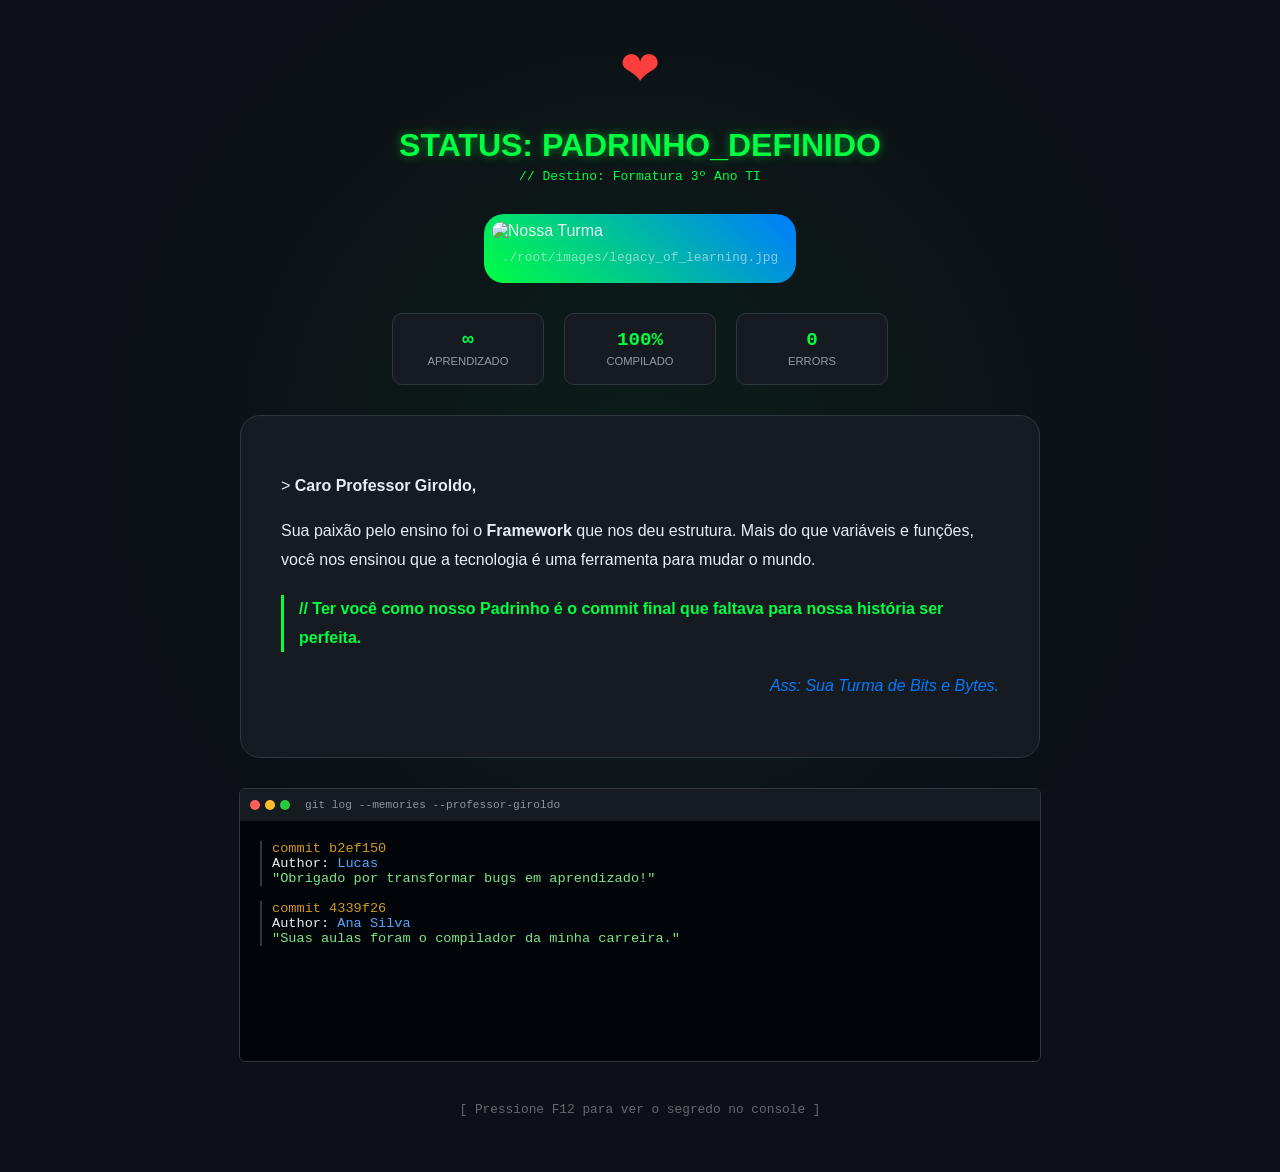
==== sucesso.html @ 99d67229 "ok" ====
<!DOCTYPE html>
<html lang="pt-br">
<head>
    <meta charset="UTF-8">
    <meta name="viewport" content="width=device-width, initial-scale=1.0">
    <title>Padrinho Confirmado: Giroldo</title>
    <style>
        :root { --primary: #00ff41; --secondary: #007bff; --bg: #0d1117; --card-bg: #161b22; }

        body { 
            background: var(--bg); color: #e6edf3; font-family: 'Segoe UI', sans-serif; 
            display: flex; flex-direction: column; align-items: center; padding: 40px 20px;
            margin: 0; min-height: 100vh;
            cursor: url('https://cur.cursors-4u.net/symbols/sym-1/sym46.cur'), auto !important;
        }

        .background-glow { position: fixed; top: 0; width: 100%; height: 100%; background: radial-gradient(circle, rgba(0,255,65,0.05) 0%, transparent 70%); z-index: -1; }

        .fade-in { animation: fadeIn 1.5s ease; display: flex; flex-direction: column; align-items: center; max-width: 800px; width: 100%; }
        @keyframes fadeIn { from { opacity: 0; transform: translateY(20px); } to { opacity: 1; transform: translateY(0); } }

        h1 { color: var(--primary); text-shadow: 0 0 10px rgba(0, 255, 65, 0.5); margin-bottom: 5px; }

        .photo-container { padding: 8px; background: linear-gradient(45deg, var(--primary), var(--secondary)); border-radius: 20px; margin: 30px 0; width: fit-content; }
        .photo-container img { width: 100%; max-width: 550px; border-radius: 15px; display: block; }
        .photo-caption { font-family: monospace; font-size: 0.8rem; text-align: center; margin: 10px; opacity: 0.6; }

        .stats-container { display: flex; gap: 20px; margin-bottom: 30px; flex-wrap: wrap; justify-content: center; }
        .stat-box { background: var(--card-bg); border: 1px solid #30363d; padding: 15px; border-radius: 10px; text-align: center; min-width: 120px; }
        .stat-value { display: block; color: var(--primary); font-weight: bold; font-family: monospace; font-size: 1.2rem; }
        .stat-label { font-size: 0.7rem; opacity: 0.6; text-transform: uppercase; }

        .letter-content { background: var(--card-bg); padding: 40px; border-radius: 20px; border: 1px solid #30363d; line-height: 1.8; text-align: left; width: 100%; box-sizing: border-box; }
        .highlight { color: var(--primary); font-weight: bold; border-left: 3px solid var(--primary); padding-left: 15px; margin: 20px 0; }
        .signature { text-align: right; color: var(--secondary); font-style: italic; margin-top: 20px; }

        .terminal-memories { width: 100%; background: #010409; border: 1px solid #30363d; border-radius: 6px; margin-top: 30px; overflow: hidden; }
        .terminal-top { background: #161b22; padding: 10px; display: flex; align-items: center; }
        .dot { height: 10px; width: 10px; border-radius: 50%; margin-right: 5px; }
        .red { background: #ff5f56; } .yellow { background: #ffbd2e; } .green { background: #27c93f; }
        .terminal-title { color: #8b949e; font-size: 0.7rem; margin-left: 10px; font-family: monospace; }
        .terminal-body { padding: 20px; height: 200px; overflow-y: auto; font-family: monospace; text-align: left; }
        .log-entry { margin-bottom: 15px; font-size: 0.85rem; border-left: 2px solid #30363d; padding-left: 10px; }
        
        .heart-icon { color: #ff3e3e; font-size: 3rem; animation: pulse 1.5s infinite; margin-bottom: 10px; }
        @keyframes pulse { 0% { transform: scale(1); } 50% { transform: scale(1.1); } 100% { transform: scale(1); } }
    </style>
</head>
<body>
    <div class="background-glow"></div>

    <div class="fade-in">
        <div class="heart-icon">❤</div>
        <h1>STATUS: PADRINHO_DEFINIDO</h1>
        <p style="color: #00ff41; font-family: monospace; margin: 0;">// Destino: Formatura 3º Ano TI</p>
        
        <div class="photo-container">
            <img src="turma.jpg" alt="Nossa Turma">
            <p class="photo-caption">./root/images/legacy_of_learning.jpg</p>
        </div>

        <div class="stats-container">
            <div class="stat-box"><span class="stat-value">∞</span><span class="stat-label">APRENDIZADO</span></div>
            <div class="stat-box"><span class="stat-value">100%</span><span class="stat-label">COMPILADO</span></div>
            <div class="stat-box"><span class="stat-value">0</span><span class="stat-label">ERRORS</span></div>
        </div>

        <div class="letter-content">
            <p>> <strong>Caro Professor Giroldo,</strong></p>
            <p>Sua paixão pelo ensino foi o <strong>Framework</strong> que nos deu estrutura. Mais do que variáveis e funções, você nos ensinou que a tecnologia é uma ferramenta para mudar o mundo.</p>
            <p class="highlight">// Ter você como nosso Padrinho é o commit final que faltava para nossa história ser perfeita.</p>
            <p class="signature">Ass: Sua Turma de Bits e Bytes.</p>
        </div>

        <div class="terminal-memories">
            <div class="terminal-top">
                <div class="dot red"></div><div class="dot yellow"></div><div class="dot green"></div>
                <span class="terminal-title">git log --memories --professor-giroldo</span>
            </div>
            <div class="terminal-body" id="log-container"></div>
        </div>
        
        <p style="margin-top: 40px; opacity: 0.4; font-family: monospace; font-size: 0.8rem;">[ Pressione F12 para ver o segredo no console ]</p>
    </div>

    <script>
        // EASTER EGG NO CONSOLE
        const asciiArt = `
    ______________________________________________________________
    | _____ _____ _____ _____ _ _____ _____ |
    | | __ \\|_ _|| __ \\| _ || | | _ || _ | |
    | | | \\/ | | | |__) | | | || | | | | || | | | |
    | | | __ | | | _ /| | | || | | | | || | | | |
    | | |__\\ \\_| |_ | | \\ \\| |_| || |____| |_| || |_| | |
    | \\____/|_____||_| \\_\\\\___/ |______\\___/ |___/ |
    |____________________________________________________________|`;
        console.log("%c" + asciiArt, "color: #00ff41; font-family: monospace; font-weight: bold;");

        const depoimentos = [
            { autor: "Lucas", msg: "Obrigado por transformar bugs em aprendizado!" },
            { autor: "Ana Silva", msg: "Suas aulas foram o compilador da minha carreira." },
            { autor: "Turma de TI", msg: "Giroldo, você é o nosso Root favorito!" },
            { autor: "Felipe", msg: "Deploy realizado: De alunos para profissionais!" },
            { autor: "Beatriz", msg: "Obrigada por cada linha de código e de vida ensinada." }
        ];

        function carregarLogs() {
            const container = document.getElementById('log-container');
            depoimentos.forEach((item, index) => {
                setTimeout(() => {
                    const entry = document.createElement('div');
                    entry.className = 'log-entry';
                    const hash = Math.random().toString(16).substring(2, 9);
                    entry.innerHTML = `
                        <div><span style="color:#d29922">commit ${hash}</span></div>
                        <div>Author: <span style="color:#58a6ff">${item.autor}</span></div>
                        <div style="color:#7ee787"> "${item.msg}"</div>
                    `;
                    container.appendChild(entry);
                    container.scrollTop = container.scrollHeight;
                }, index * 1200);
            });
        }
        window.onload = carregarLogs;
    </script>
</body>
</html>
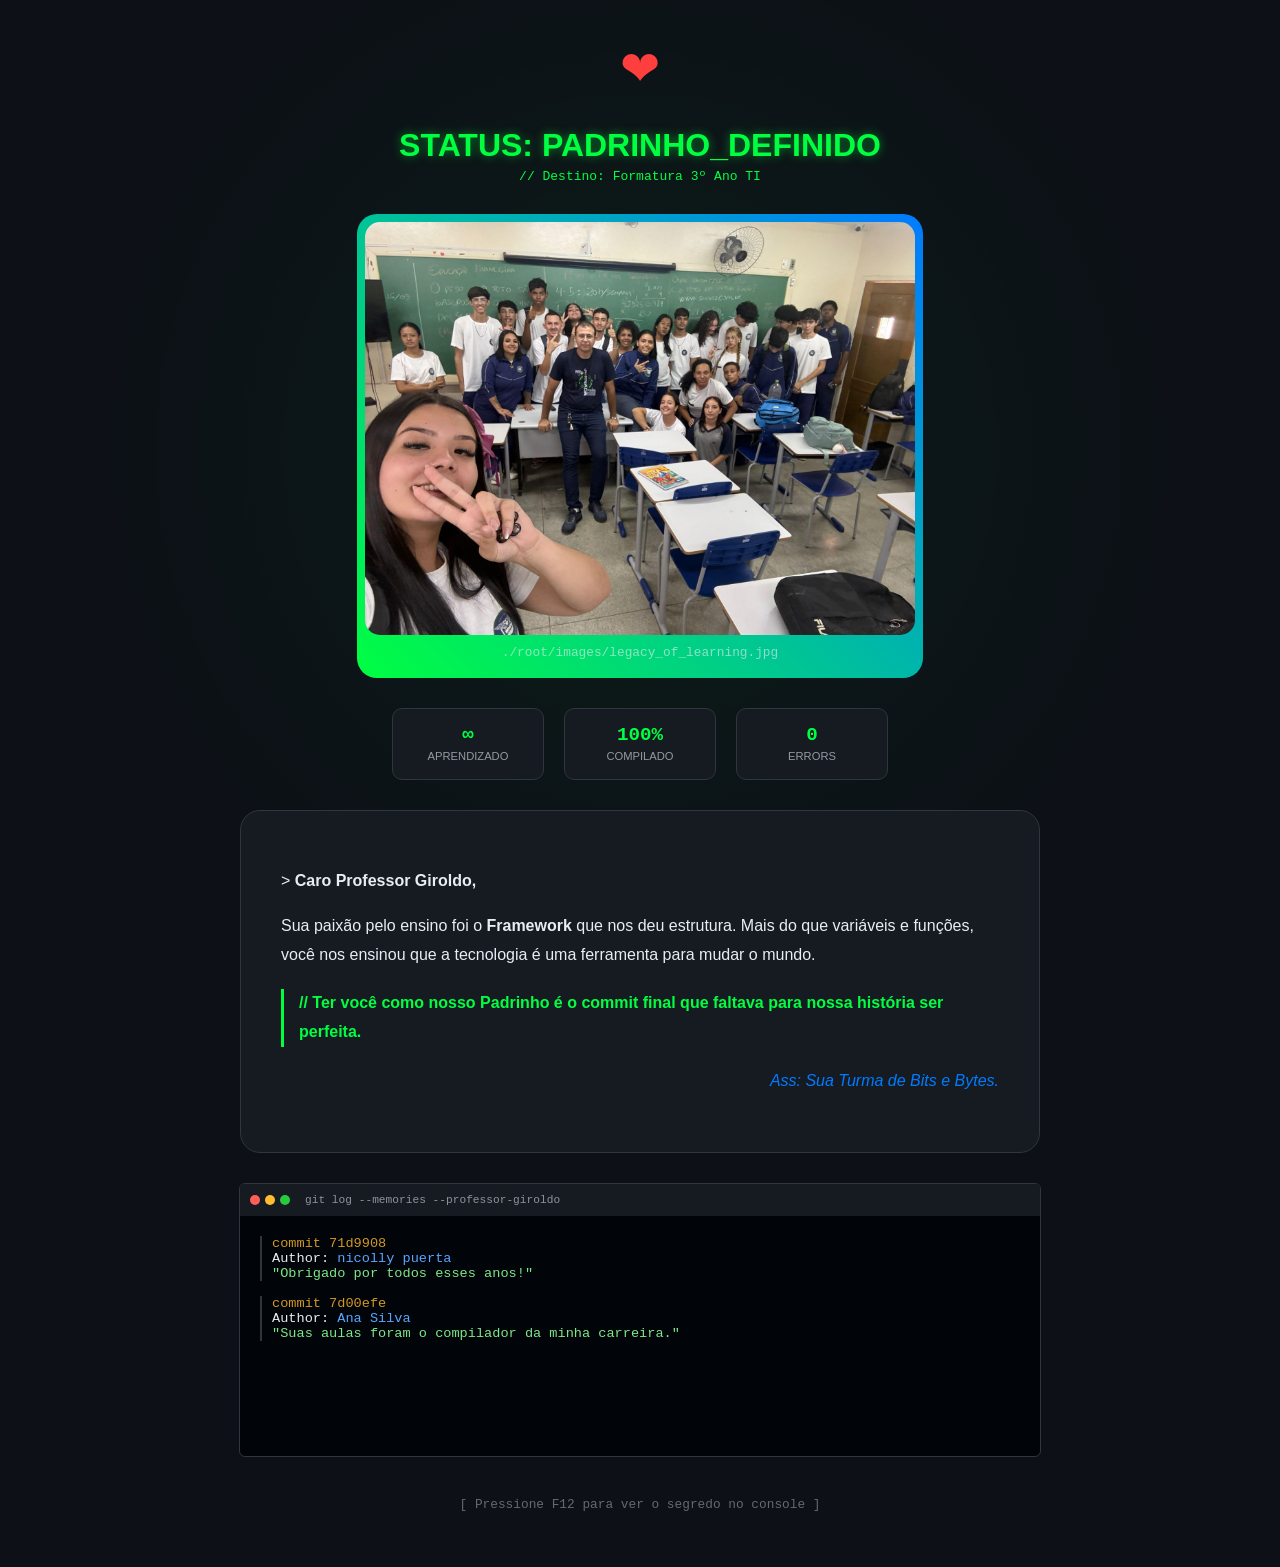
==== commit 89ef9eda: "ok" ====
--- a/sucesso.html
+++ b/sucesso.html
@@ -55,7 +55,7 @@
         <p style="color: #00ff41; font-family: monospace; margin: 0;">// Destino: Formatura 3º Ano TI</p>
         
         <div class="photo-container">
-            <img src="turma.jpg" alt="Nossa Turma">
+            <img src="unnamed.jpg" alt="Nossa Turma">
             <p class="photo-caption">./root/images/legacy_of_learning.jpg</p>
         </div>
 
@@ -97,7 +97,7 @@
         console.log("%c" + asciiArt, "color: #00ff41; font-family: monospace; font-weight: bold;");
 
         const depoimentos = [
-            { autor: "Lucas", msg: "Obrigado por transformar bugs em aprendizado!" },
+            { autor: "nicolly puerta", msg: "Obrigado por todos esses anos!" },
             { autor: "Ana Silva", msg: "Suas aulas foram o compilador da minha carreira." },
             { autor: "Turma de TI", msg: "Giroldo, você é o nosso Root favorito!" },
             { autor: "Felipe", msg: "Deploy realizado: De alunos para profissionais!" },
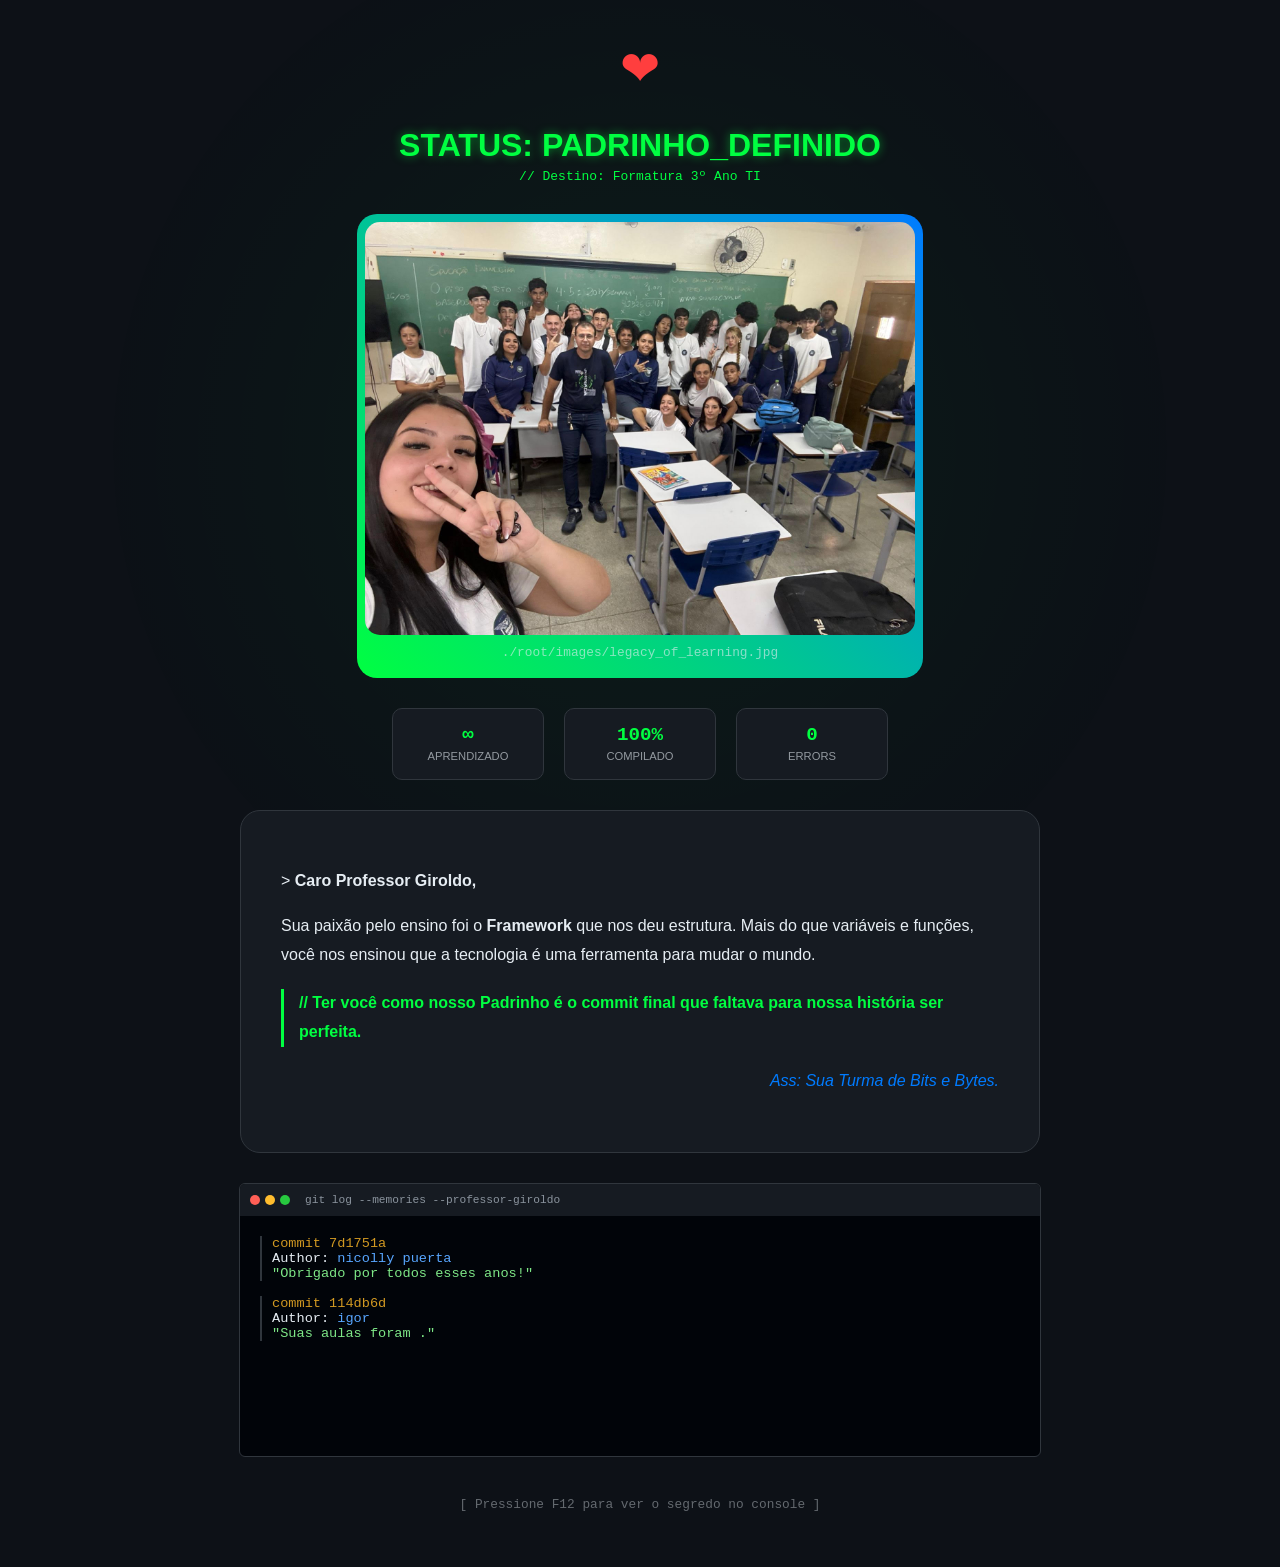
==== commit a652a13e: "ol" ====
--- a/sucesso.html
+++ b/sucesso.html
@@ -98,7 +98,7 @@
 
         const depoimentos = [
             { autor: "nicolly puerta", msg: "Obrigado por todos esses anos!" },
-            { autor: "Ana Silva", msg: "Suas aulas foram o compilador da minha carreira." },
+            { autor: "igor", msg: "Suas aulas foram ." },
             { autor: "Turma de TI", msg: "Giroldo, você é o nosso Root favorito!" },
             { autor: "Felipe", msg: "Deploy realizado: De alunos para profissionais!" },
             { autor: "Beatriz", msg: "Obrigada por cada linha de código e de vida ensinada." }
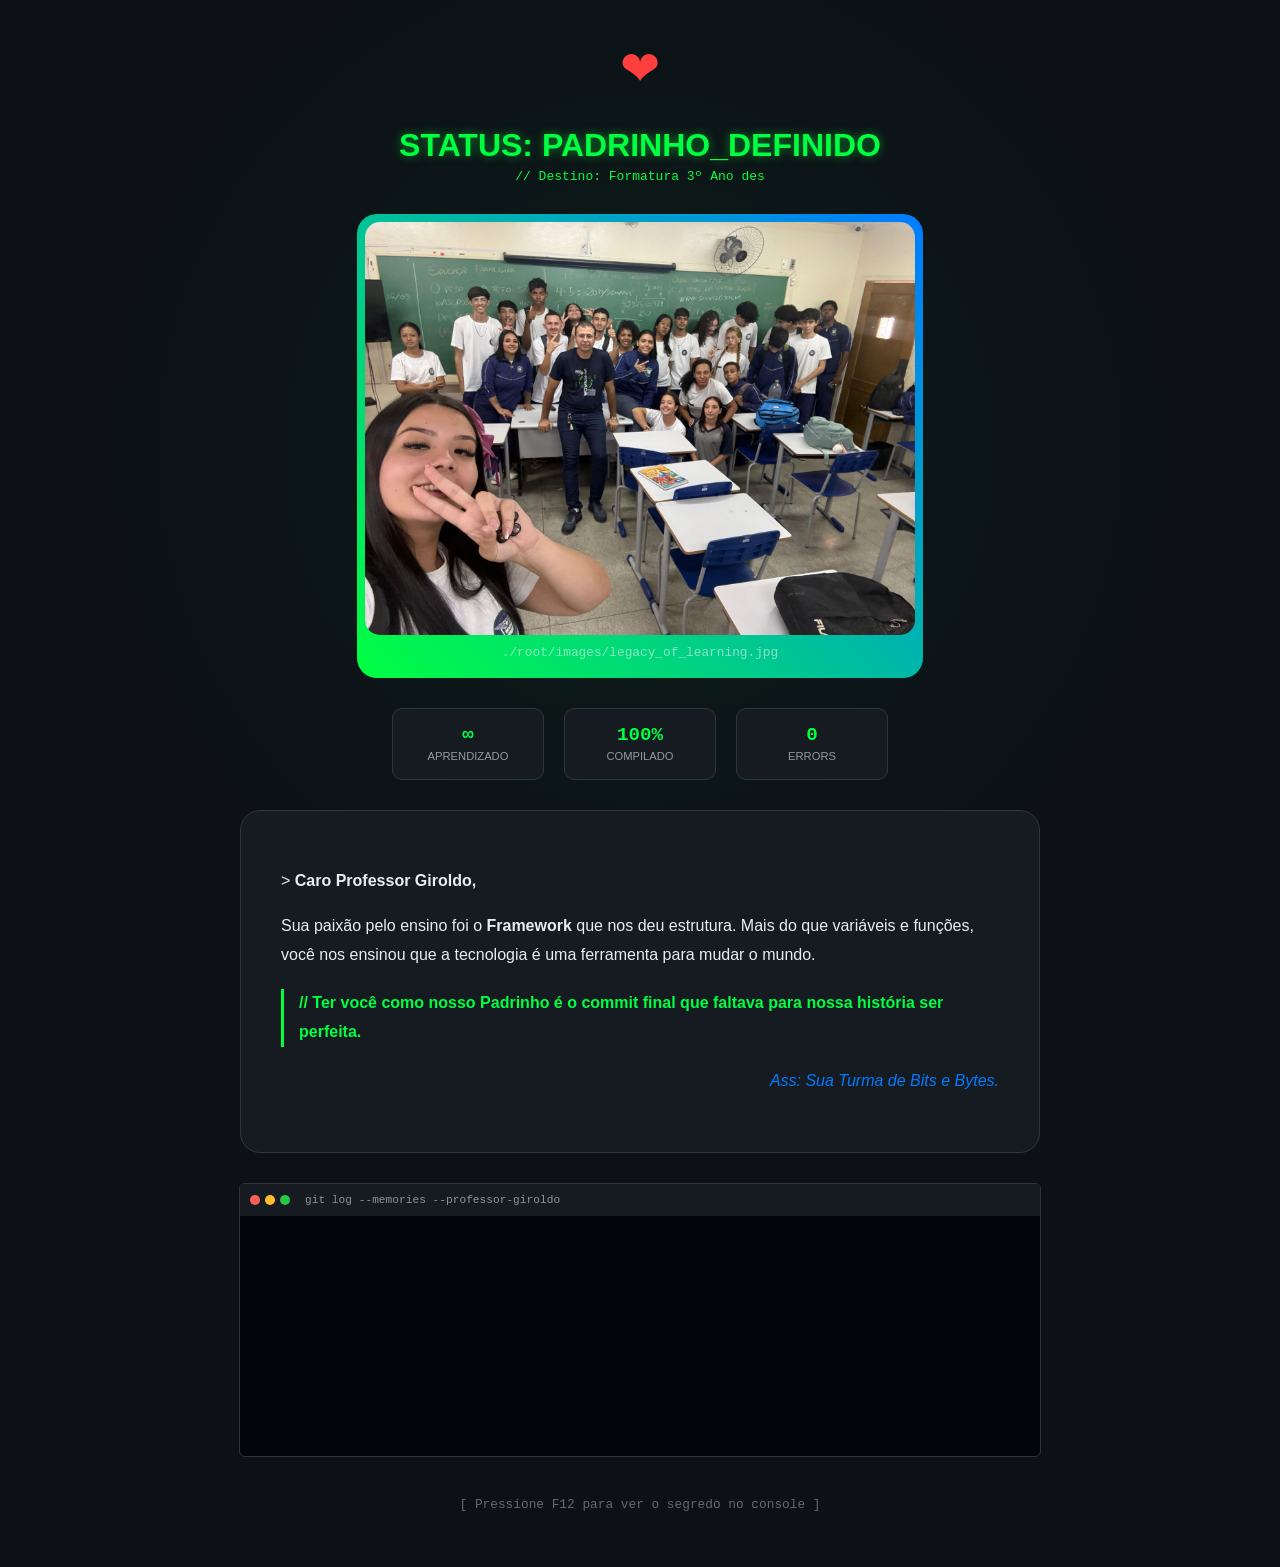
==== commit 6e10bc32: "ok" ====
--- a/sucesso.html
+++ b/sucesso.html
@@ -52,7 +52,7 @@
     <div class="fade-in">
         <div class="heart-icon">❤</div>
         <h1>STATUS: PADRINHO_DEFINIDO</h1>
-        <p style="color: #00ff41; font-family: monospace; margin: 0;">// Destino: Formatura 3º Ano TI</p>
+        <p style="color: #00ff41; font-family: monospace; margin: 0;">// Destino: Formatura 3º Ano des</p>
         
         <div class="photo-container">
             <img src="unnamed.jpg" alt="Nossa Turma">
@@ -98,10 +98,22 @@
 
         const depoimentos = [
             { autor: "nicolly puerta", msg: "Obrigado por todos esses anos!" },
-            { autor: "igor", msg: "Suas aulas foram ." },
-            { autor: "Turma de TI", msg: "Giroldo, você é o nosso Root favorito!" },
-            { autor: "Felipe", msg: "Deploy realizado: De alunos para profissionais!" },
-            { autor: "Beatriz", msg: "Obrigada por cada linha de código e de vida ensinada." }
+            { autor: "bia e Yasmin", msg: "Agradecemos por todos ensinamentos." },
+            { autor: "vick", msg: "Giroldo, você é o melhor professor do ano!" },
+            { autor: "gabriel h.s e Isabelly", msg: "Você é muito legal!" },
+            { autor: "igor", msg: "Nós te amamos." }
+            { autor: "Guilherme", msg: "Valeu por tudo." }
+            { autor: "Julia", msg: "Um otimo professor e um bom amigo ." }
+            { autor: "Tayna", msg: "Você foi uma das melhores pessoas mais incriveis que eu já conheci." }
+            { autor: "Romero", msg: "Não prometemos, mas vamos te dar orgulho." }
+            { autor: "Rafa", msg: "Mesmo longe, nós lembramos de você." }
+            { autor: "Davi", msg: "Não gostava muito de você, mas mudei de ideia até porque você foi meu melhor professor do curso." }
+            { autor: "Agata", msg: "Um abraço da sua aluna preferida." }
+            { autor: "Andrew", msg: "Um abraço do aluno que nunca fez bagunça na sua aula." }
+            { autor: "Jimmy", msg: "Obrigada Giroldo, suas aulas são sempre muito boas." }
+            { autor: "Pedro pichole e allana Oliveira", msg: "Muito Obrigado professor." }
+            { autor: "Nathalia", msg: "Obrigada por tudo." }
+            { autor: "Agatha Martinha", msg: "Obrigada Giroldo, suas aulas são sempre muito boas." }
         ];
 
         function carregarLogs() {
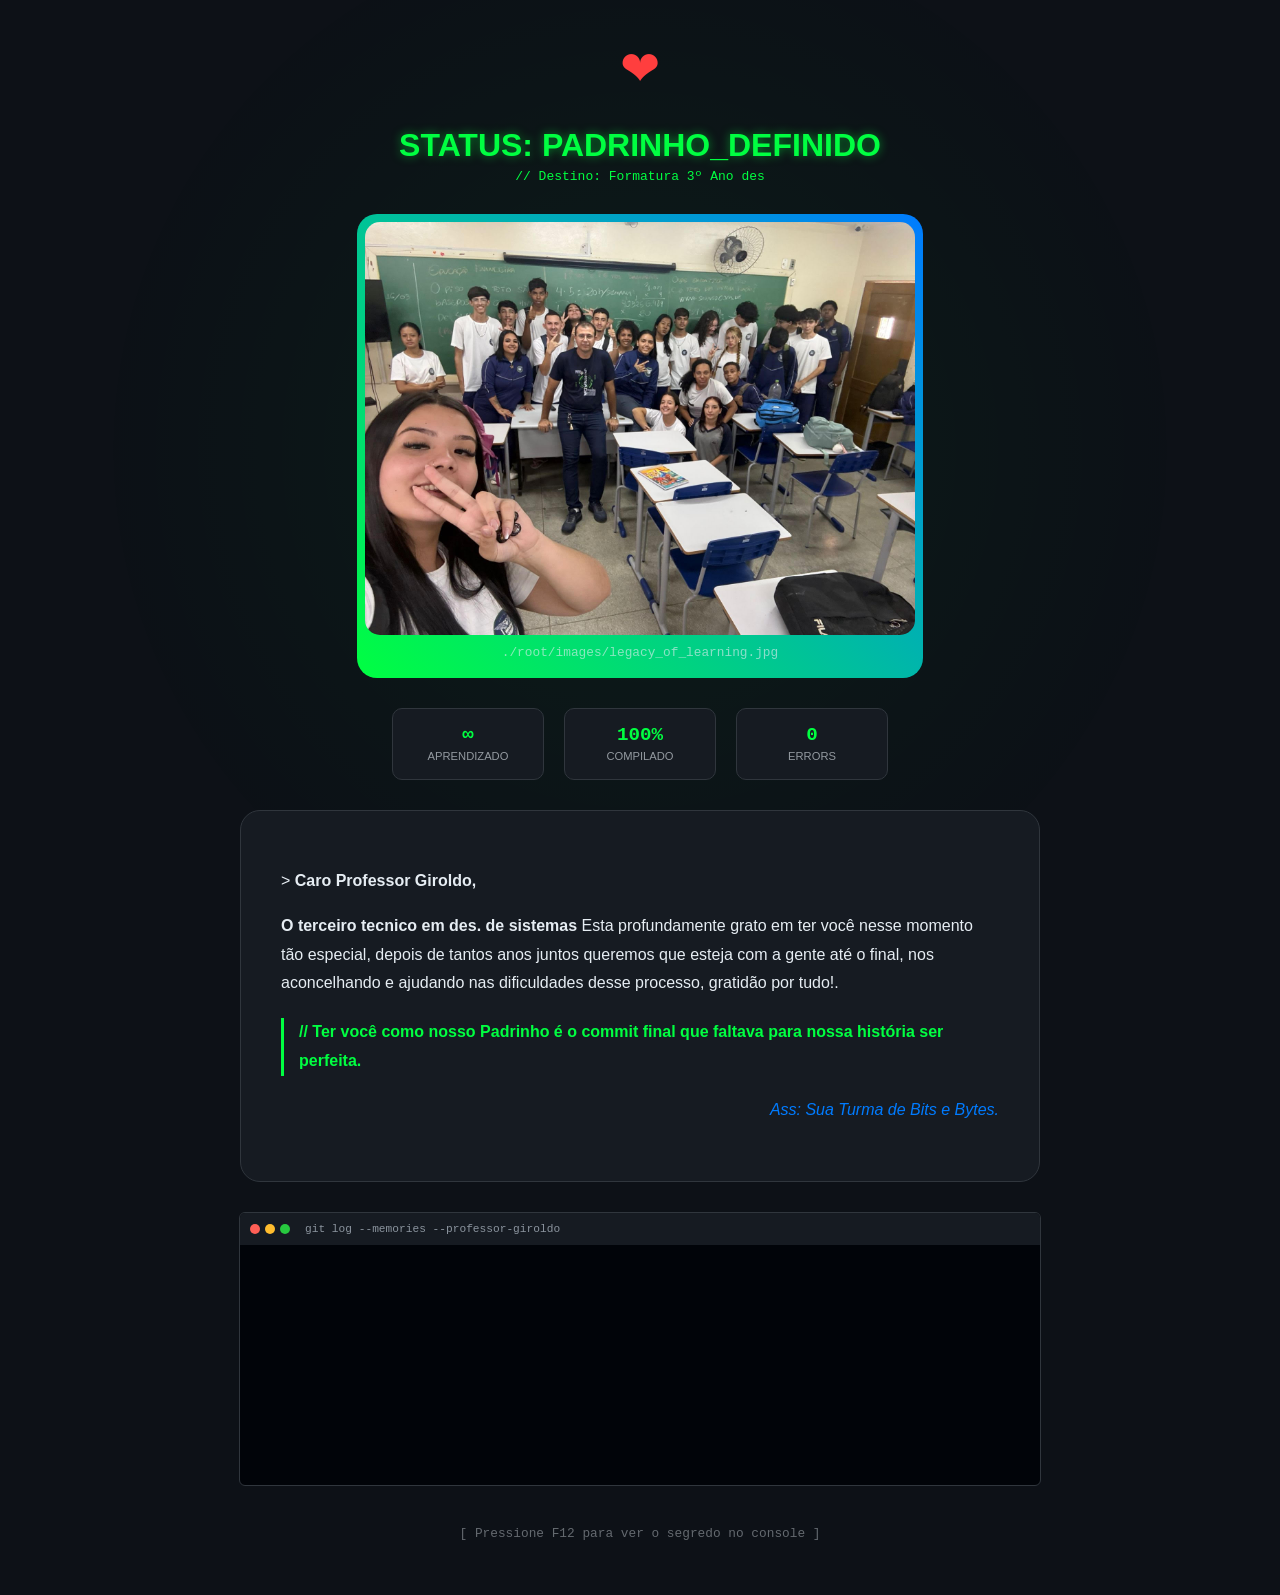
==== commit da1a4a2e: "ok" ====
--- a/sucesso.html
+++ b/sucesso.html
@@ -67,7 +67,7 @@
 
         <div class="letter-content">
             <p>> <strong>Caro Professor Giroldo,</strong></p>
-            <p>Sua paixão pelo ensino foi o <strong>Framework</strong> que nos deu estrutura. Mais do que variáveis e funções, você nos ensinou que a tecnologia é uma ferramenta para mudar o mundo.</p>
+            <p><strong>O terceiro tecnico em des. de sistemas</strong> Esta profundamente grato em ter você nesse momento tão especial, depois de tantos anos juntos queremos que esteja com a gente até o final, nos aconcelhando e ajudando nas dificuldades desse processo, gratidão por tudo!.</p>
             <p class="highlight">// Ter você como nosso Padrinho é o commit final que faltava para nossa história ser perfeita.</p>
             <p class="signature">Ass: Sua Turma de Bits e Bytes.</p>
         </div>
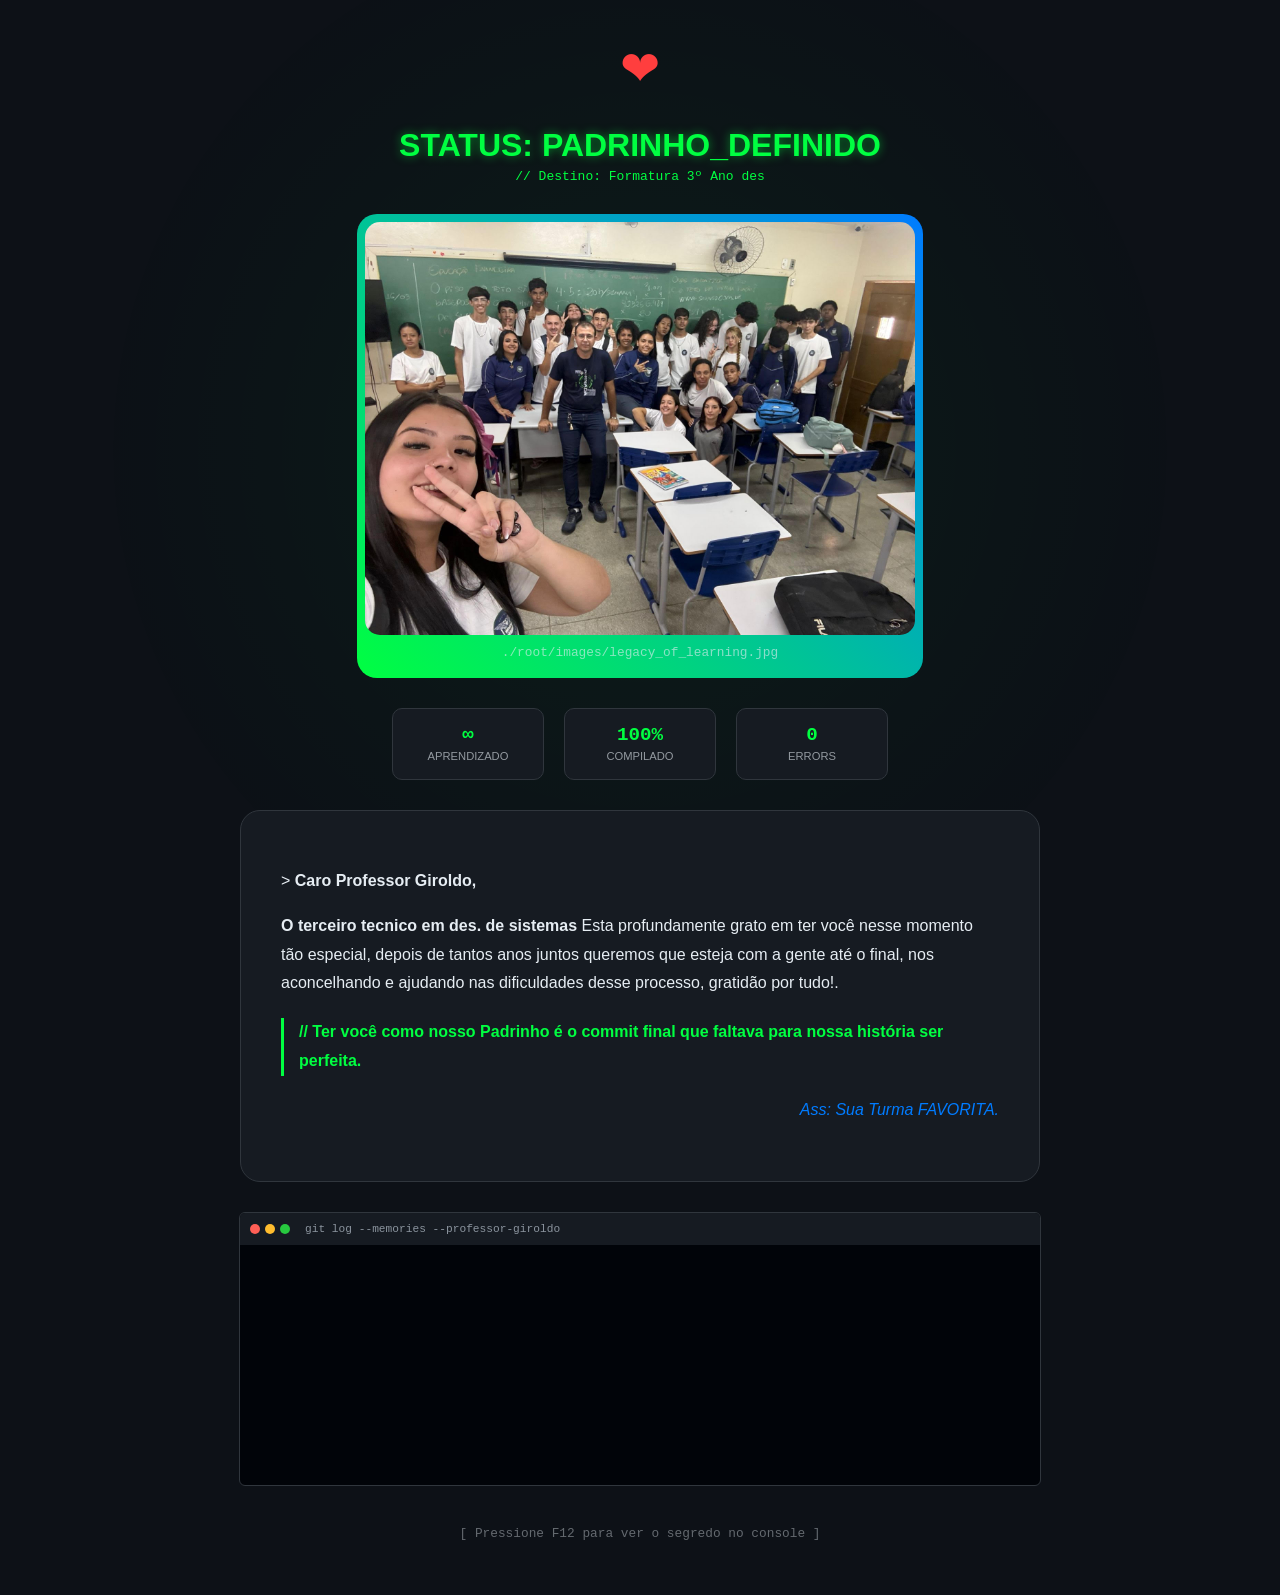
==== commit 643289e5: "ok" ====
--- a/sucesso.html
+++ b/sucesso.html
@@ -69,7 +69,7 @@
             <p>> <strong>Caro Professor Giroldo,</strong></p>
             <p><strong>O terceiro tecnico em des. de sistemas</strong> Esta profundamente grato em ter você nesse momento tão especial, depois de tantos anos juntos queremos que esteja com a gente até o final, nos aconcelhando e ajudando nas dificuldades desse processo, gratidão por tudo!.</p>
             <p class="highlight">// Ter você como nosso Padrinho é o commit final que faltava para nossa história ser perfeita.</p>
-            <p class="signature">Ass: Sua Turma de Bits e Bytes.</p>
+            <p class="signature">Ass: Sua Turma FAVORITA.</p>
         </div>
 
         <div class="terminal-memories">
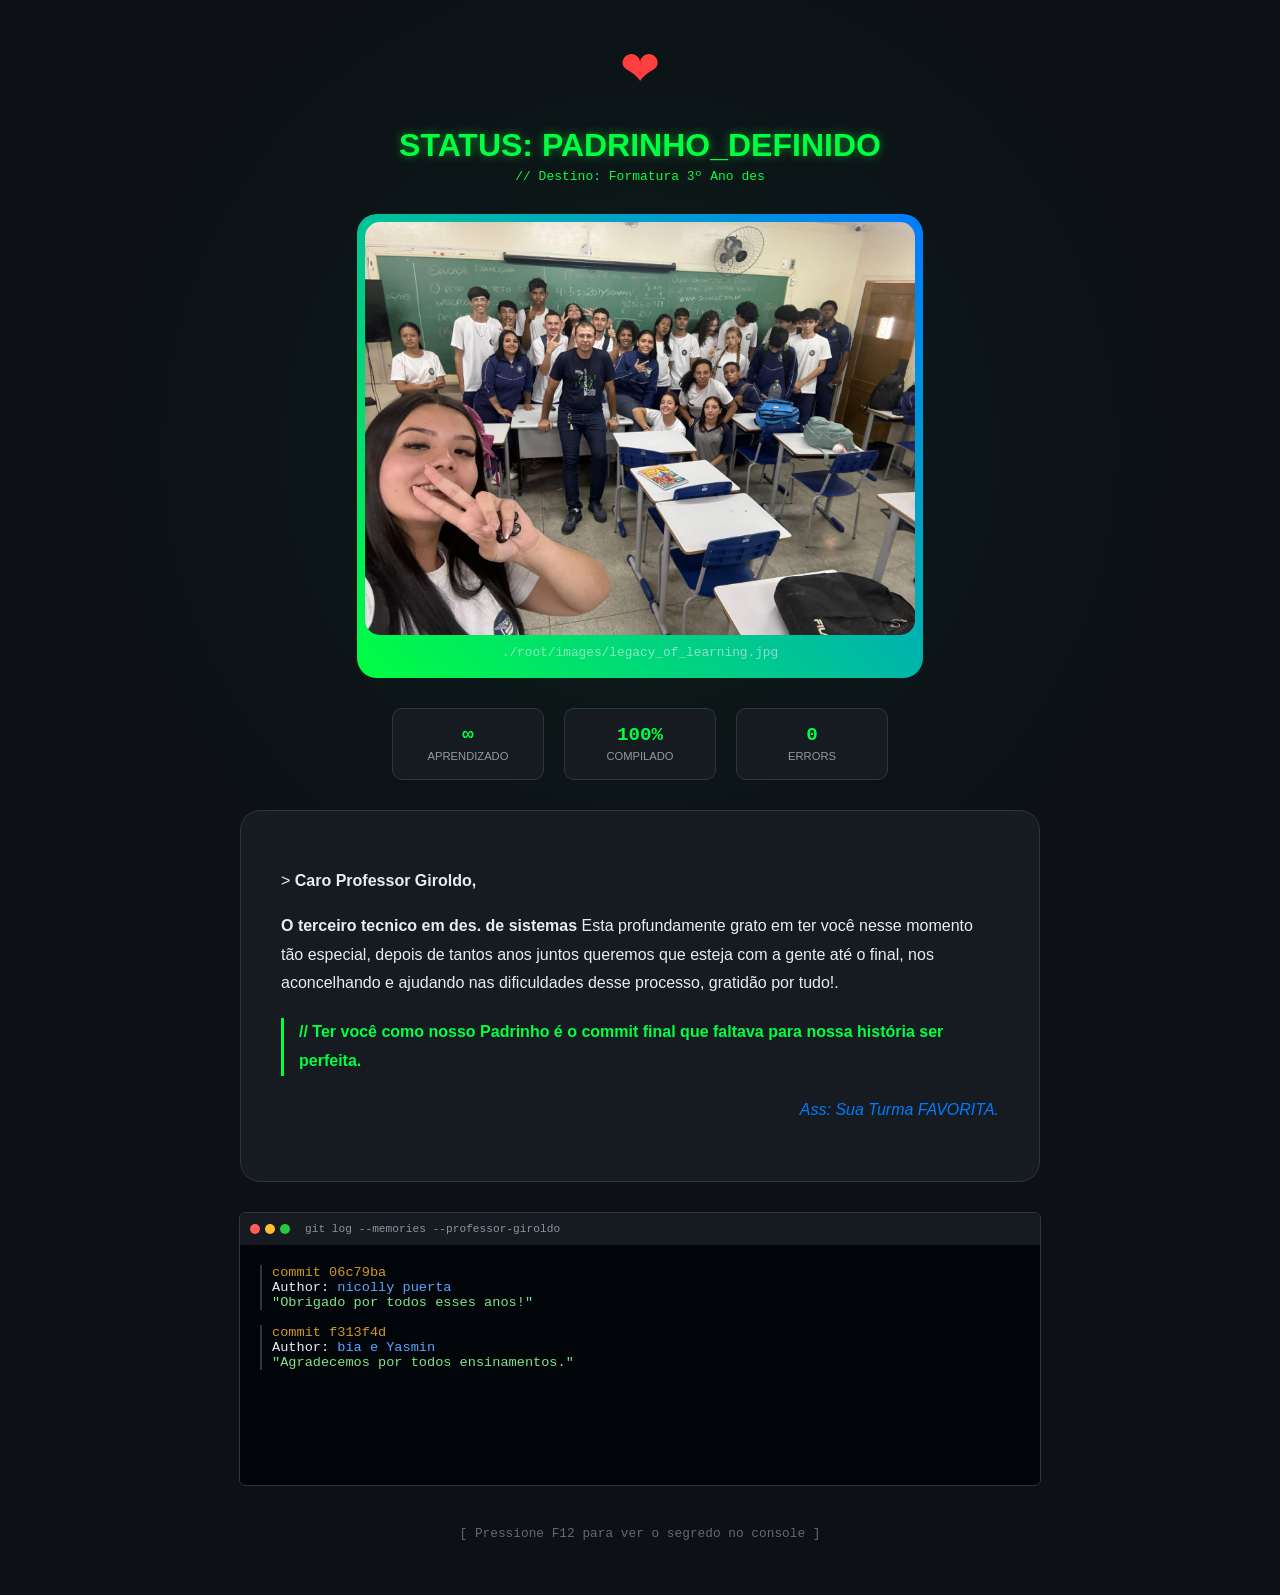
==== commit 37a98dca: "ok" ====
--- a/sucesso.html
+++ b/sucesso.html
@@ -101,18 +101,18 @@
             { autor: "bia e Yasmin", msg: "Agradecemos por todos ensinamentos." },
             { autor: "vick", msg: "Giroldo, você é o melhor professor do ano!" },
             { autor: "gabriel h.s e Isabelly", msg: "Você é muito legal!" },
-            { autor: "igor", msg: "Nós te amamos." }
-            { autor: "Guilherme", msg: "Valeu por tudo." }
-            { autor: "Julia", msg: "Um otimo professor e um bom amigo ." }
-            { autor: "Tayna", msg: "Você foi uma das melhores pessoas mais incriveis que eu já conheci." }
-            { autor: "Romero", msg: "Não prometemos, mas vamos te dar orgulho." }
-            { autor: "Rafa", msg: "Mesmo longe, nós lembramos de você." }
-            { autor: "Davi", msg: "Não gostava muito de você, mas mudei de ideia até porque você foi meu melhor professor do curso." }
-            { autor: "Agata", msg: "Um abraço da sua aluna preferida." }
-            { autor: "Andrew", msg: "Um abraço do aluno que nunca fez bagunça na sua aula." }
-            { autor: "Jimmy", msg: "Obrigada Giroldo, suas aulas são sempre muito boas." }
-            { autor: "Pedro pichole e allana Oliveira", msg: "Muito Obrigado professor." }
-            { autor: "Nathalia", msg: "Obrigada por tudo." }
+            { autor: "igor", msg: "Nós te amamos." },
+            { autor: "Guilherme", msg: "Valeu por tudo." },
+            { autor: "Julia", msg: "Um otimo professor e um bom amigo ." },
+            { autor: "Tayna", msg: "Você foi uma das melhores pessoas mais incriveis que eu já conheci." },
+            { autor: "Romero", msg: "Não prometemos, mas vamos te dar orgulho." },
+            { autor: "Rafa", msg: "Mesmo longe, nós lembramos de você." },
+            { autor: "Davi", msg: "Não gostava muito de você, mas mudei de ideia até porque você foi meu melhor professor do curso." },
+            { autor: "Agata", msg: "Um abraço da sua aluna preferida." },
+            { autor: "Andrew", msg: "Um abraço do aluno que nunca fez bagunça na sua aula." },
+            { autor: "Jimmy", msg: "Obrigada Giroldo, suas aulas são sempre muito boas." },
+            { autor: "Pedro pichole e allana Oliveira", msg: "Muito Obrigado professor." },
+            { autor: "Nathalia", msg: "Obrigada por tudo." },
             { autor: "Agatha Martinha", msg: "Obrigada Giroldo, suas aulas são sempre muito boas." }
         ];
 
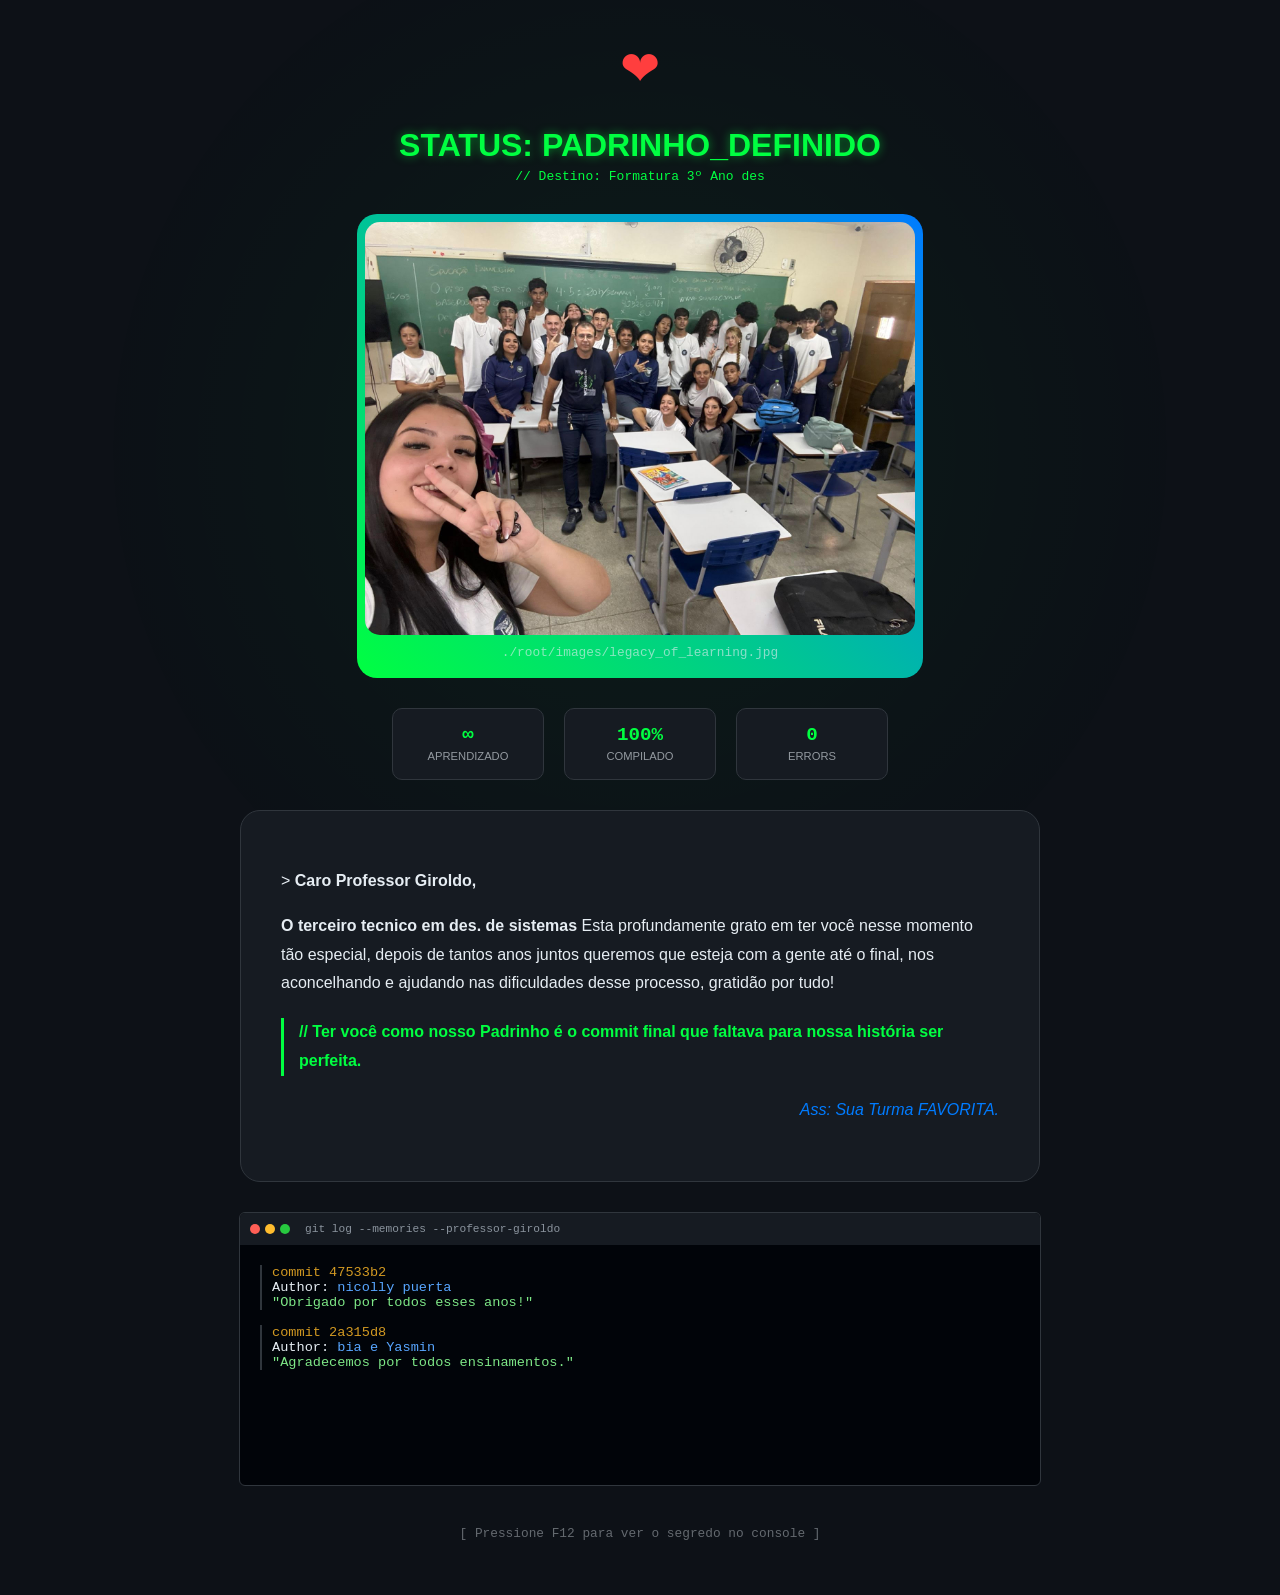
==== commit baed9fad: "ok" ====
--- a/sucesso.html
+++ b/sucesso.html
@@ -67,7 +67,7 @@
 
         <div class="letter-content">
             <p>> <strong>Caro Professor Giroldo,</strong></p>
-            <p><strong>O terceiro tecnico em des. de sistemas</strong> Esta profundamente grato em ter você nesse momento tão especial, depois de tantos anos juntos queremos que esteja com a gente até o final, nos aconcelhando e ajudando nas dificuldades desse processo, gratidão por tudo!.</p>
+            <p><strong>O terceiro tecnico em des. de sistemas</strong> Esta profundamente grato em ter você nesse momento tão especial, depois de tantos anos juntos queremos que esteja com a gente até o final, nos aconcelhando e ajudando nas dificuldades desse processo, gratidão por tudo!</p>
             <p class="highlight">// Ter você como nosso Padrinho é o commit final que faltava para nossa história ser perfeita.</p>
             <p class="signature">Ass: Sua Turma FAVORITA.</p>
         </div>
